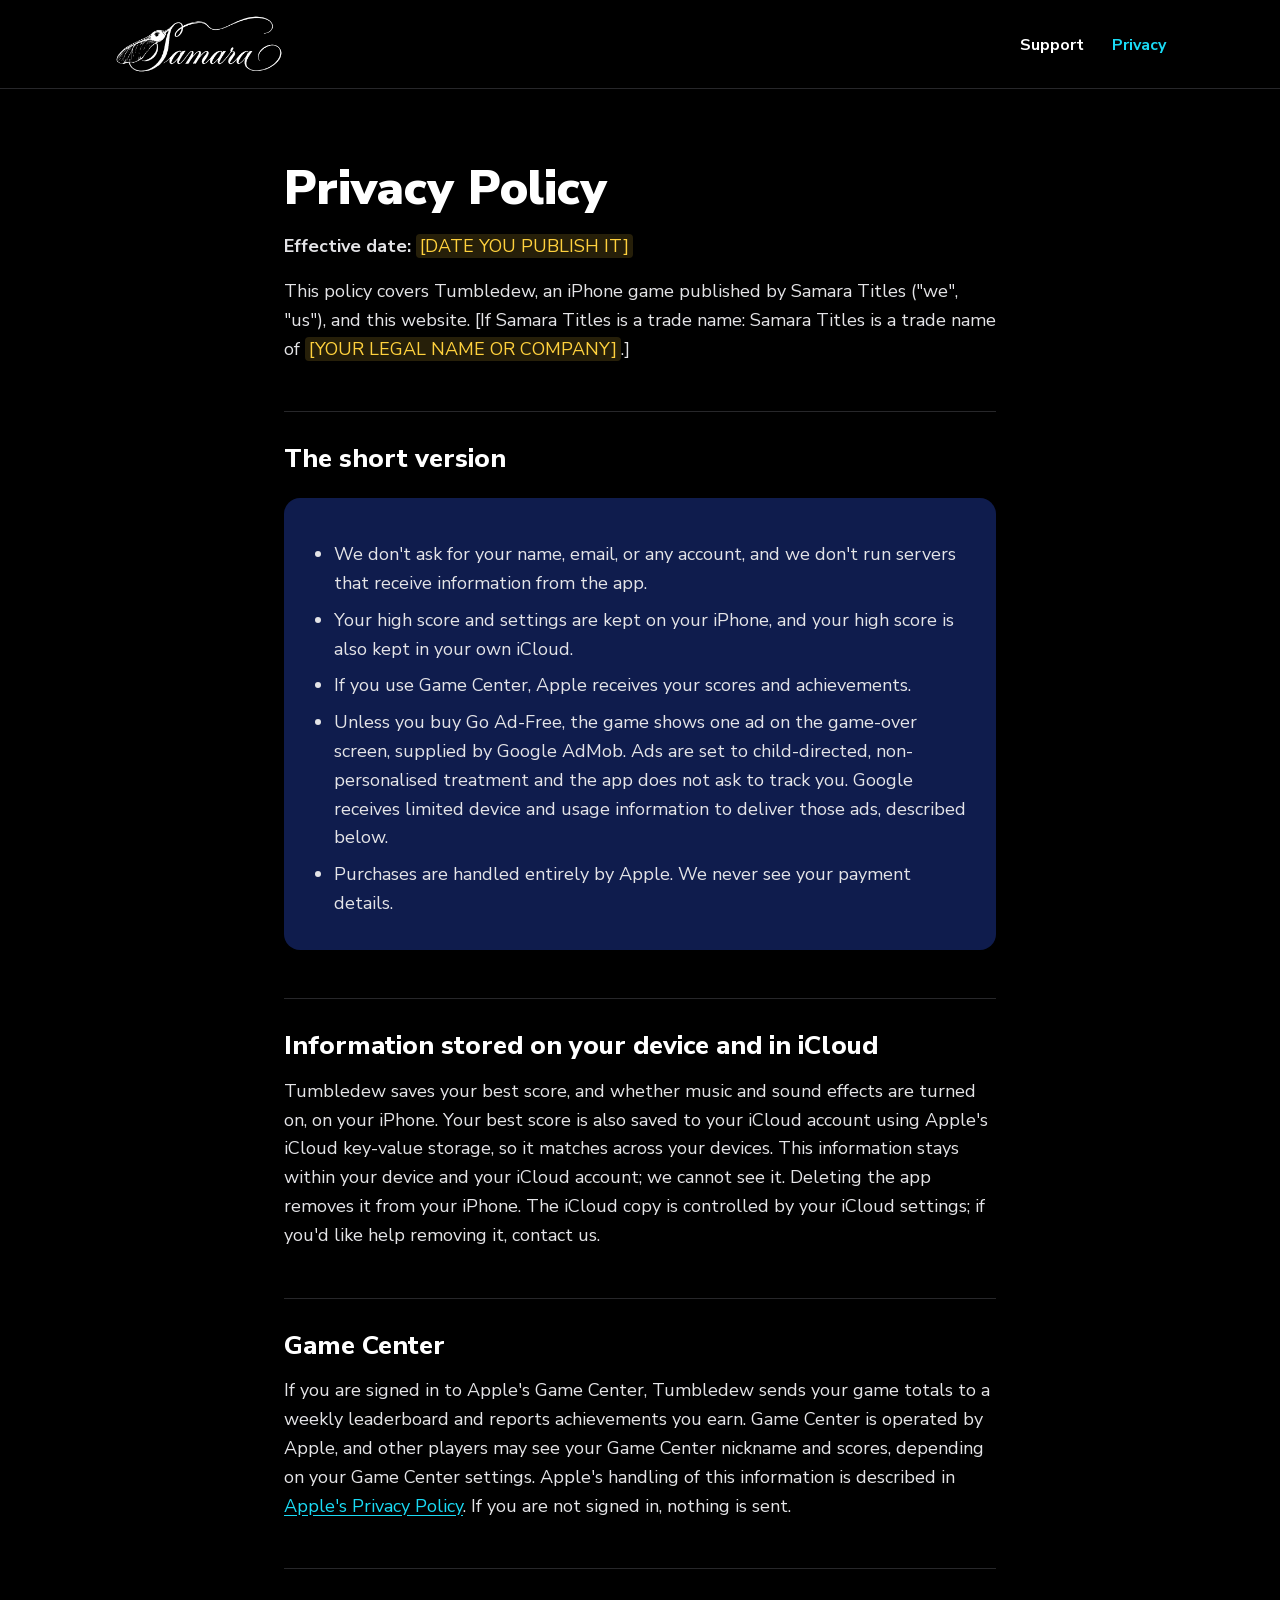
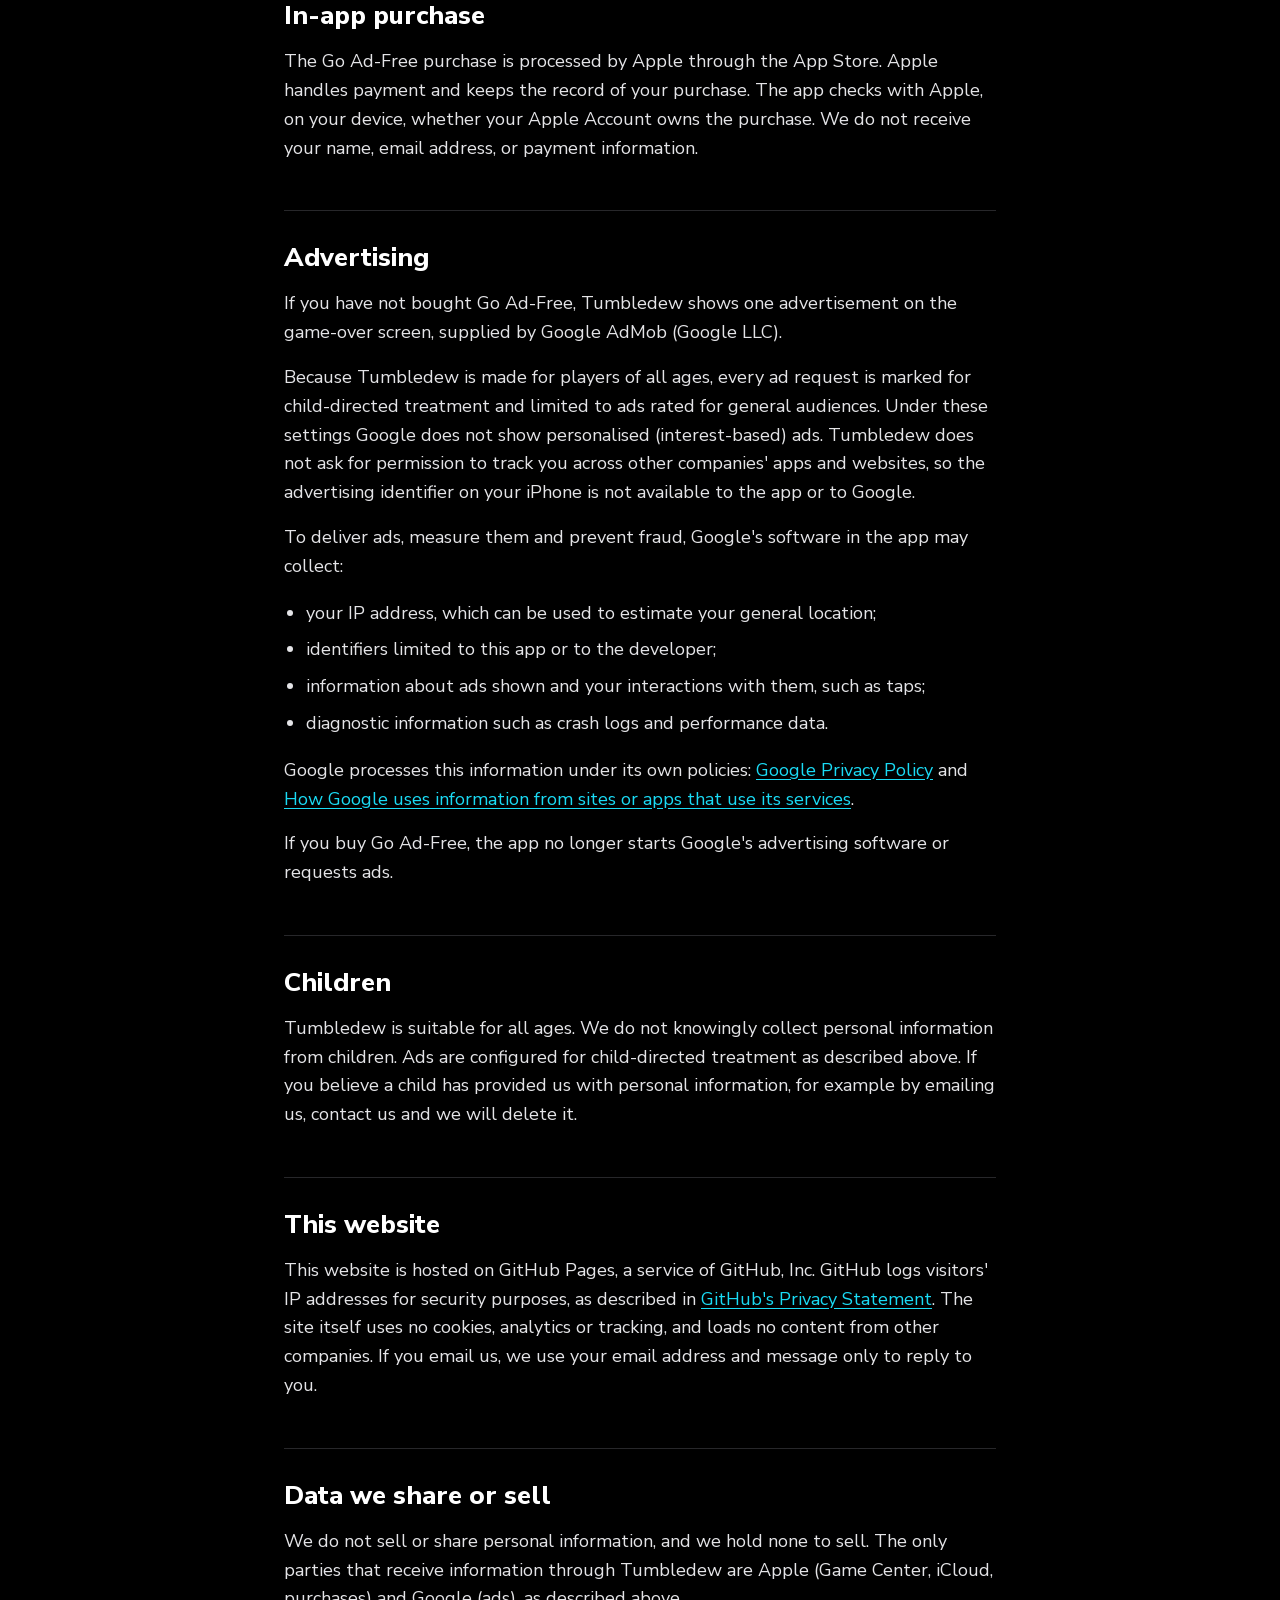
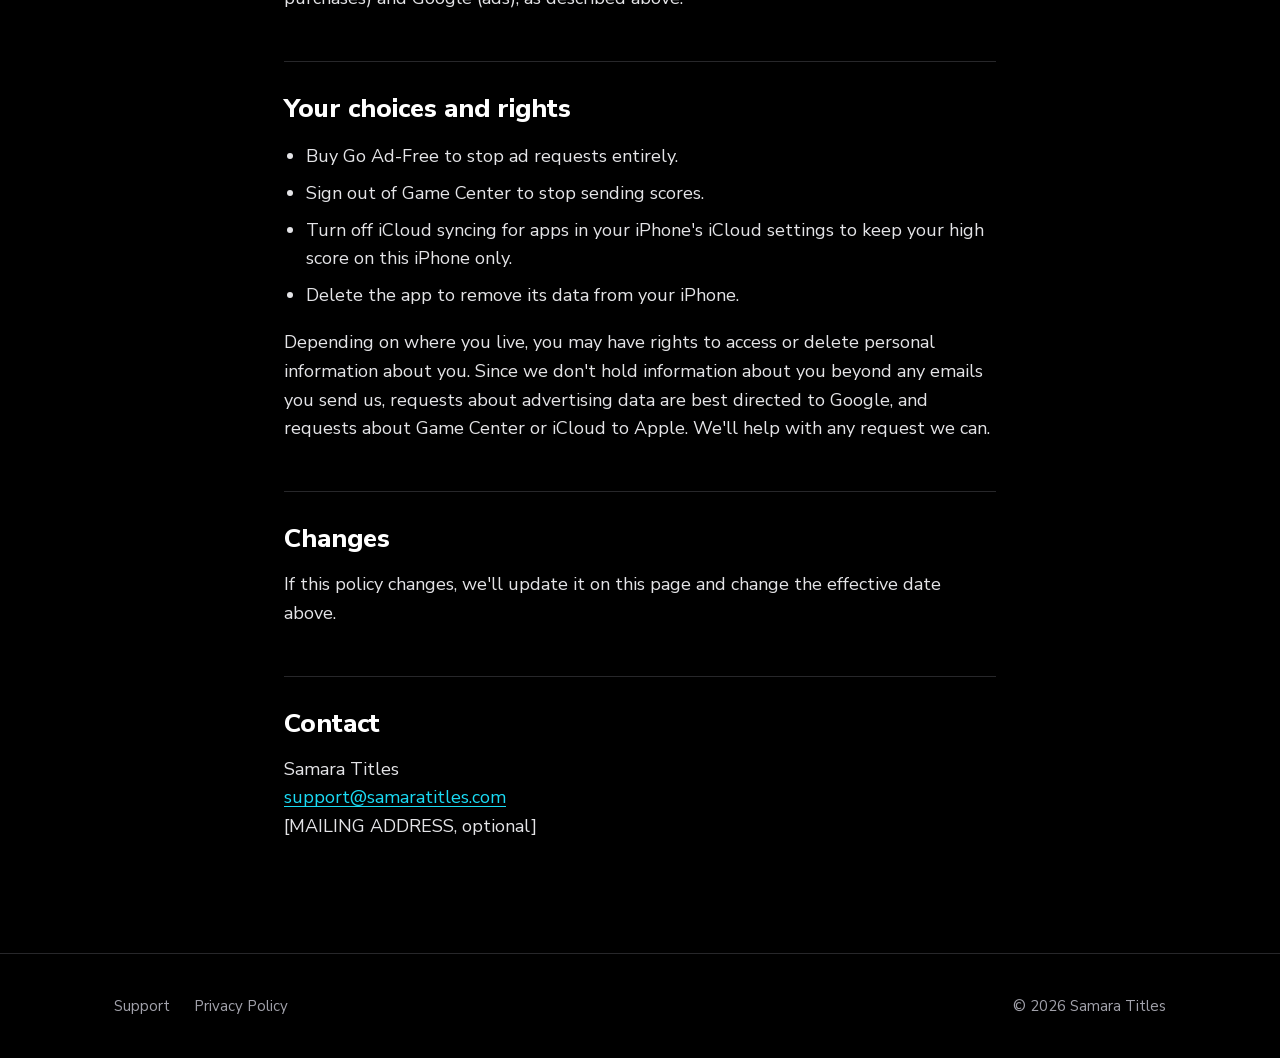
==== docs/privacy.html @ 7624661a "Add the Samara Titles website Home page for Tumbledew plus the Support and Privacy Policy pages the " ====
<!doctype html>
<html lang="en"><head><meta charset="utf-8">
<meta name="viewport" content="width=device-width, initial-scale=1">
<title>Privacy Policy · Samara Titles</title>
<meta name="description" content="How Samara Titles and the Tumbledew app handle your information.">
<link rel="icon" href="assets/favicon.png">
<link rel="apple-touch-icon" href="assets/tumbledew-icon.png">
<link rel="preload" href="assets/fonts/nunito-sans-latin.woff2" as="font" type="font/woff2" crossorigin>
<link rel="stylesheet" href="site.css">
</head><body>
<header class="site-header"><div class="wrap">
  <a class="logo" href="index.html"><img src="assets/samara-logo-white.png" alt="Samara Titles"></a>
  <nav><a href="support.html">Support</a><a href="privacy.html" aria-current="page">Privacy</a></nav>
</div></header>
<main class="doc"><div class="wrap"><h1>Privacy Policy</h1>
<p><strong>Effective date:</strong> <span class="ph">[DATE YOU PUBLISH IT]</span></p>
<p>This policy covers Tumbledew, an iPhone game published by Samara Titles ("we", "us"), and this website. [If Samara Titles is a trade name: Samara Titles is a trade name of <span class="ph">[YOUR LEGAL NAME OR COMPANY]</span>.]</p>
<h2>The short version</h2>
<div class="callout"><ul>
<li>We don't ask for your name, email, or any account, and we don't run servers that receive information from the app.</li>
<li>Your high score and settings are kept on your iPhone, and your high score is also kept in your own iCloud.</li>
<li>If you use Game Center, Apple receives your scores and achievements.</li>
<li>Unless you buy Go Ad-Free, the game shows one ad on the game-over screen, supplied by Google AdMob. Ads are set to child-directed, non-personalised treatment and the app does not ask to track you. Google receives limited device and usage information to deliver those ads, described below.</li>
<li>Purchases are handled entirely by Apple. We never see your payment details.</li>
</ul></div>
<h2>Information stored on your device and in iCloud</h2>
<p>Tumbledew saves your best score, and whether music and sound effects are turned on, on your iPhone. Your best score is also saved to your iCloud account using Apple's iCloud key-value storage, so it matches across your devices. This information stays within your device and your iCloud account; we cannot see it. Deleting the app removes it from your iPhone. The iCloud copy is controlled by your iCloud settings; if you'd like help removing it, contact us.</p>
<h2>Game Center</h2>
<p>If you are signed in to Apple's Game Center, Tumbledew sends your game totals to a weekly leaderboard and reports achievements you earn. Game Center is operated by Apple, and other players may see your Game Center nickname and scores, depending on your Game Center settings. Apple's handling of this information is described in <a href="https://www.apple.com/legal/privacy/">Apple's Privacy Policy</a>. If you are not signed in, nothing is sent.</p>
<h2>In-app purchase</h2>
<p>The Go Ad-Free purchase is processed by Apple through the App Store. Apple handles payment and keeps the record of your purchase. The app checks with Apple, on your device, whether your Apple Account owns the purchase. We do not receive your name, email address, or payment information.</p>
<h2>Advertising</h2>
<p>If you have not bought Go Ad-Free, Tumbledew shows one advertisement on the game-over screen, supplied by Google AdMob (Google LLC).</p>
<p>Because Tumbledew is made for players of all ages, every ad request is marked for child-directed treatment and limited to ads rated for general audiences. Under these settings Google does not show personalised (interest-based) ads. Tumbledew does not ask for permission to track you across other companies' apps and websites, so the advertising identifier on your iPhone is not available to the app or to Google.</p>
<p>To deliver ads, measure them and prevent fraud, Google's software in the app may collect:</p>
<ul>
<li>your IP address, which can be used to estimate your general location;</li>
<li>identifiers limited to this app or to the developer;</li>
<li>information about ads shown and your interactions with them, such as taps;</li>
<li>diagnostic information such as crash logs and performance data.</li>
</ul>
<p>Google processes this information under its own policies: <a href="https://policies.google.com/privacy">Google Privacy Policy</a> and <a href="https://policies.google.com/technologies/partner-sites">How Google uses information from sites or apps that use its services</a>.</p>
<p>If you buy Go Ad-Free, the app no longer starts Google's advertising software or requests ads.</p>
<h2>Children</h2>
<p>Tumbledew is suitable for all ages. We do not knowingly collect personal information from children. Ads are configured for child-directed treatment as described above. If you believe a child has provided us with personal information, for example by emailing us, contact us and we will delete it.</p>
<h2>This website</h2>
<p>This website is hosted on GitHub Pages, a service of GitHub, Inc. GitHub logs visitors' IP addresses for security purposes, as described in <a href="https://docs.github.com/en/site-policy/privacy-policies/github-general-privacy-statement">GitHub's Privacy Statement</a>. The site itself uses no cookies, analytics or tracking, and loads no content from other companies. If you email us, we use your email address and message only to reply to you.</p>
<h2>Data we share or sell</h2>
<p>We do not sell or share personal information, and we hold none to sell. The only parties that receive information through Tumbledew are Apple (Game Center, iCloud, purchases) and Google (ads), as described above.</p>
<h2>Your choices and rights</h2>
<ul>
<li>Buy Go Ad-Free to stop ad requests entirely.</li>
<li>Sign out of Game Center to stop sending scores.</li>
<li>Turn off iCloud syncing for apps in your iPhone's iCloud settings to keep your high score on this iPhone only.</li>
<li>Delete the app to remove its data from your iPhone.</li>
</ul>
<p>Depending on where you live, you may have rights to access or delete personal information about you. Since we don't hold information about you beyond any emails you send us, requests about advertising data are best directed to Google, and requests about Game Center or iCloud to Apple. We'll help with any request we can.</p>
<h2>Changes</h2>
<p>If this policy changes, we'll update it on this page and change the effective date above.</p>
<h2>Contact</h2>
<p>Samara Titles<br>
<a href="mailto:support@samaratitles.com">support@samaratitles.com</a><br>
[MAILING ADDRESS, optional]</p></div></main>
<footer class="site-footer"><div class="wrap">
  <div><a href="support.html">Support</a><a href="privacy.html">Privacy Policy</a></div>
  <div>&copy; 2026 Samara Titles</div>
</div></footer>
</body></html>
---- docs/site.css ----
@font-face {
  font-family: "Nunito Sans";
  src: url("assets/fonts/nunito-sans-latin.woff2") format("woff2");
  font-weight: 200 1000;
  font-style: normal;
  font-display: swap;
}
:root {
  --black: #000000;
  --white: #FFFFFF;
  --mist: #A1A1AA;
  --graphite: #27272A;
  --sky: #0F1C4D;
  --cyan: #1ADBF5;
  --ink: #0A1A3D;
  --pink: #FF80B3;
  --gold: #FFD13D;
  --red: #FF453B;
  --grass: #3DA83D;
  --grass-dark: #28842F;
  --font: "Nunito Sans", "Avenir Next", system-ui, sans-serif;
}
* { box-sizing: border-box; }
html, body { margin: 0; background: var(--black); color: var(--white); }
body { font-family: var(--font); font-size: 18px; line-height: 1.6; -webkit-font-smoothing: antialiased; }
img { max-width: 100%; display: block; }
a { color: var(--cyan); text-underline-offset: 3px; }
.wrap { max-width: 1100px; margin: 0 auto; padding: 0 24px; }

/* Header */
.site-header { background: var(--black); border-bottom: 1px solid var(--graphite); }
.site-header .wrap { display: flex; align-items: center; justify-content: space-between; height: 88px; }
.site-header .logo img { width: 170px; }
.site-header nav a { color: var(--white); text-decoration: none; font-weight: 700; margin-left: 28px; font-size: 16px; }
.site-header nav a:hover, .site-header nav a[aria-current] { color: var(--cyan); }

/* Sections */
section { padding: 96px 0; }
.sky { background: var(--sky); }
h1, h2, h3 { line-height: 1.15; margin: 0 0 16px; }
h1 { font-weight: 900; font-size: 64px; letter-spacing: 0.02em; text-transform: uppercase; }
h2 { font-weight: 800; font-size: 36px; }
h3 { font-weight: 700; font-size: 22px; }
p { margin: 0 0 16px; }
.muted { color: var(--mist); }
.label { color: var(--pink); font-weight: 900; text-transform: uppercase; letter-spacing: 0.06em; font-size: 14px; }

/* Hero */
.hero { position: relative; padding-bottom: 140px; overflow: hidden; }
.hero .wrap { display: grid; grid-template-columns: 5fr 6fr; gap: 56px; align-items: center; }
.app-icon { width: 112px; border-radius: 25px; margin-bottom: 24px; box-shadow: 0 6px 24px rgba(2,4,14,.5); }
.tagline { font-size: 24px; font-weight: 800; color: var(--cyan); margin-bottom: 16px; }
.button { display: inline-block; background: var(--cyan); color: var(--ink); font-weight: 800; font-size: 17px; text-decoration: none; padding: 16px 32px; border-radius: 999px; margin: 8px 0 14px; }
.button:hover { background: #5BE6F8; }
.button.outline { background: transparent; color: var(--white); border: 2px solid var(--white); }
.fine { font-size: 15px; color: var(--mist); }
.shot { border-radius: 16px; border: 1px solid rgba(255,255,255,.12); box-shadow: 0 10px 40px rgba(0,0,0,.45); }
.grass { position: absolute; left: 0; right: 0; bottom: 0; height: 64px;
  background:
    url("data:image/svg+xml;utf8,<svg xmlns='http://www.w3.org/2000/svg' width='120' height='64' viewBox='0 0 120 64'><path fill='%2328842F' d='M0 64 L6 14 L12 64 Z M16 64 L24 6 L30 64 Z M36 64 L42 20 L48 64 Z M54 64 L63 2 L68 64 Z M74 64 L80 16 L86 64 Z M92 64 L101 8 L106 64 Z M110 64 L116 22 L120 64 Z'/><path fill='%233DA83D' d='M6 64 L13 24 L18 64 Z M26 64 L33 12 L38 64 Z M44 64 L52 28 L56 64 Z M64 64 L71 10 L76 64 Z M84 64 L91 26 L96 64 Z M100 64 L109 14 L114 64 Z'/></svg>") repeat-x bottom / 120px 64px; }

/* Columns */
.cols { display: grid; grid-template-columns: repeat(3, 1fr); gap: 32px; margin-top: 40px; }
.cols .shot { margin-bottom: 20px; }
.features { display: grid; grid-template-columns: 1fr 1fr; gap: 8px 48px; list-style: none; padding: 0; margin: 32px 0 0; }
.features li { padding: 18px 0; border-top: 1px solid var(--graphite); }
.features strong { color: var(--white); display: block; font-size: 19px; }
.features span { color: var(--mist); }

.studio { text-align: center; border-top: 1px solid var(--graphite); }
.studio img { width: 300px; margin: 0 auto 24px; }
.studio p { max-width: 620px; margin: 0 auto; color: var(--mist); }

/* Long-form pages */
.doc { padding: 72px 0 96px; }
.doc .wrap { max-width: 760px; }
.doc h1 { font-size: 48px; text-transform: none; letter-spacing: 0; font-weight: 900; }
.doc h2 { font-size: 26px; margin-top: 48px; padding-top: 32px; border-top: 1px solid var(--graphite); }
.doc h3 { font-size: 19px; margin: 28px 0 6px; }
.doc p, .doc li { color: #E4E4E7; }
.doc ul { padding-left: 22px; }
.doc li { margin-bottom: 8px; }
.callout { background: var(--sky); border-radius: 16px; padding: 24px 28px; margin: 24px 0 8px; }
.callout p:last-child, .callout ul:last-child { margin-bottom: 0; }
.ph { background: rgba(255,209,61,.15); color: var(--gold); padding: 0 4px; border-radius: 4px; }

/* Footer */
.site-footer { border-top: 1px solid var(--graphite); padding: 40px 0; font-size: 15px; color: var(--mist); }
.site-footer .wrap { display: flex; justify-content: space-between; flex-wrap: wrap; gap: 12px; }
.site-footer a { color: var(--mist); text-decoration: none; margin-right: 24px; }
.site-footer a:hover { color: var(--white); }

@media (max-width: 800px) {
  body { font-size: 17px; }
  section { padding: 64px 0; }
  h1 { font-size: 40px; }
  h2 { font-size: 28px; }
  .doc h1 { font-size: 36px; }
  .hero .wrap, .cols, .features { grid-template-columns: 1fr; }
  .site-header .wrap { height: 72px; }
  .site-header .logo img { width: 130px; }
  .site-header nav a { margin-left: 18px; font-size: 15px; }
}
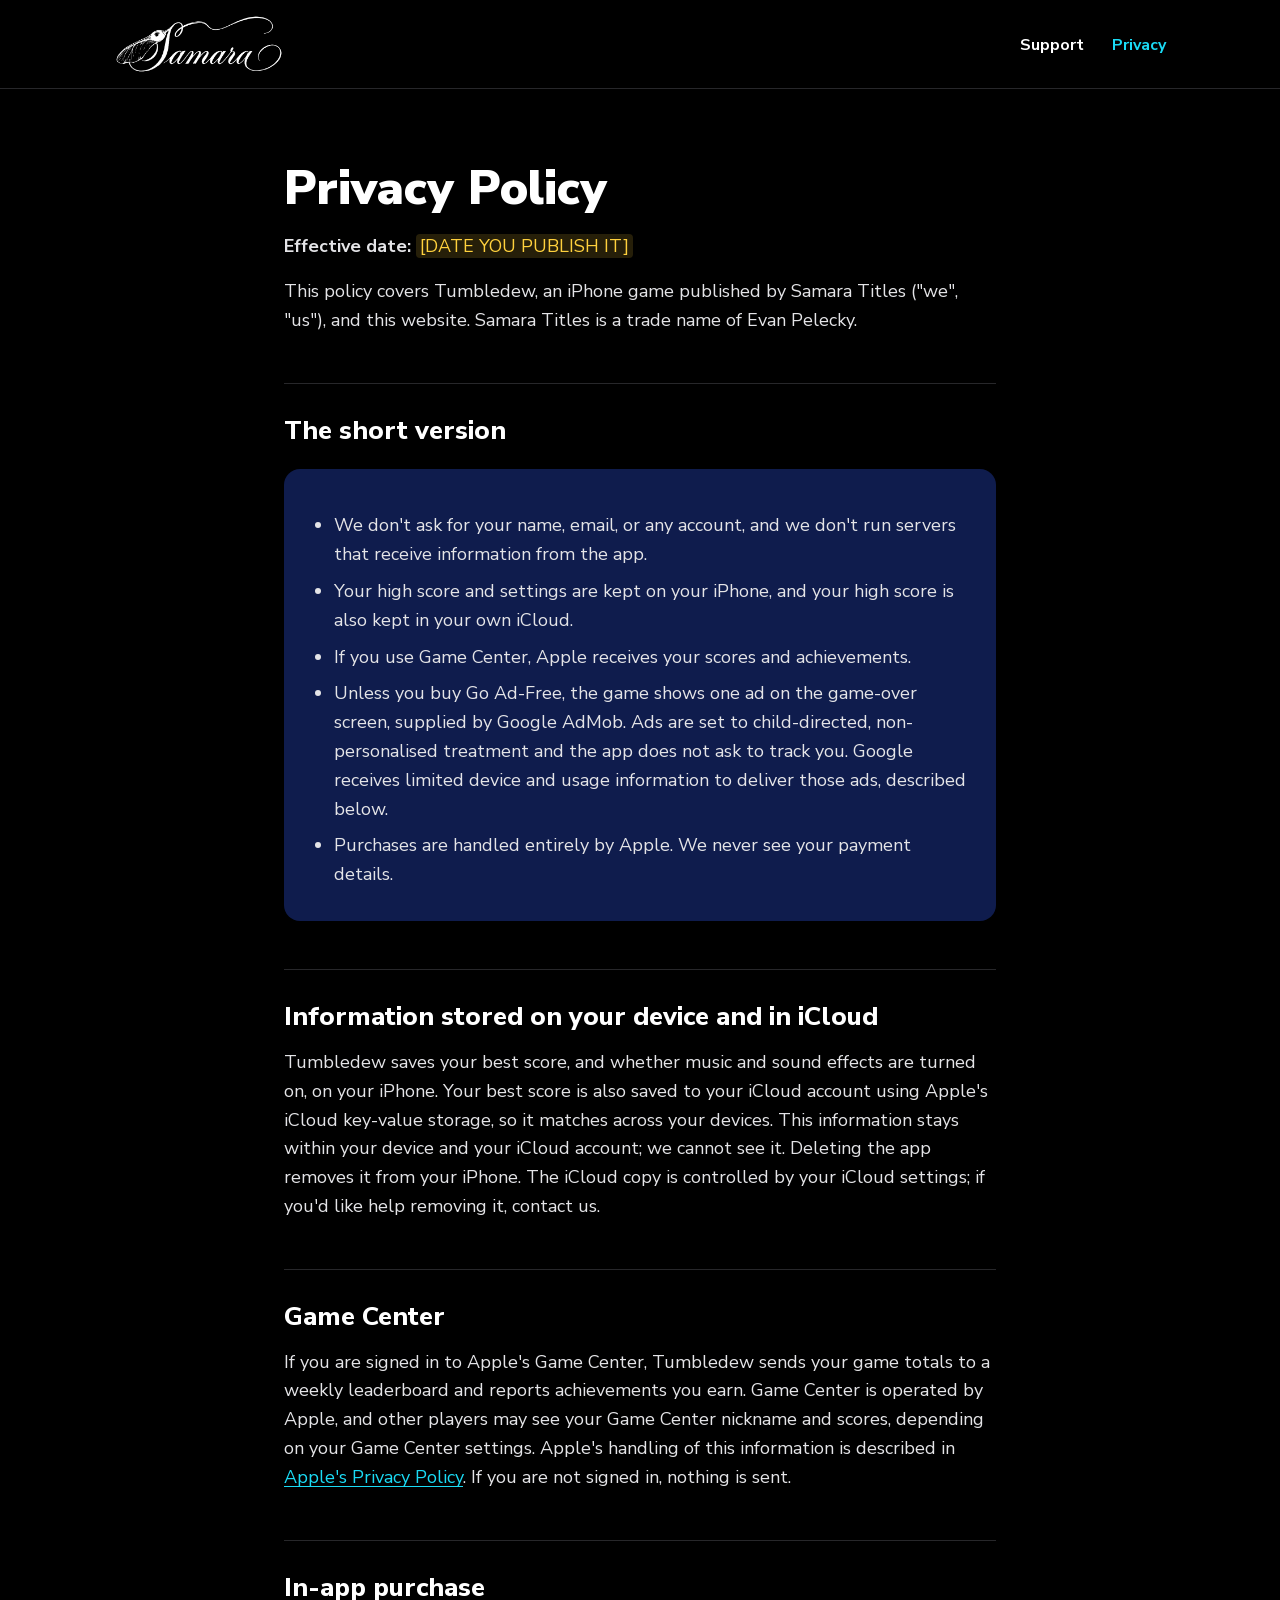
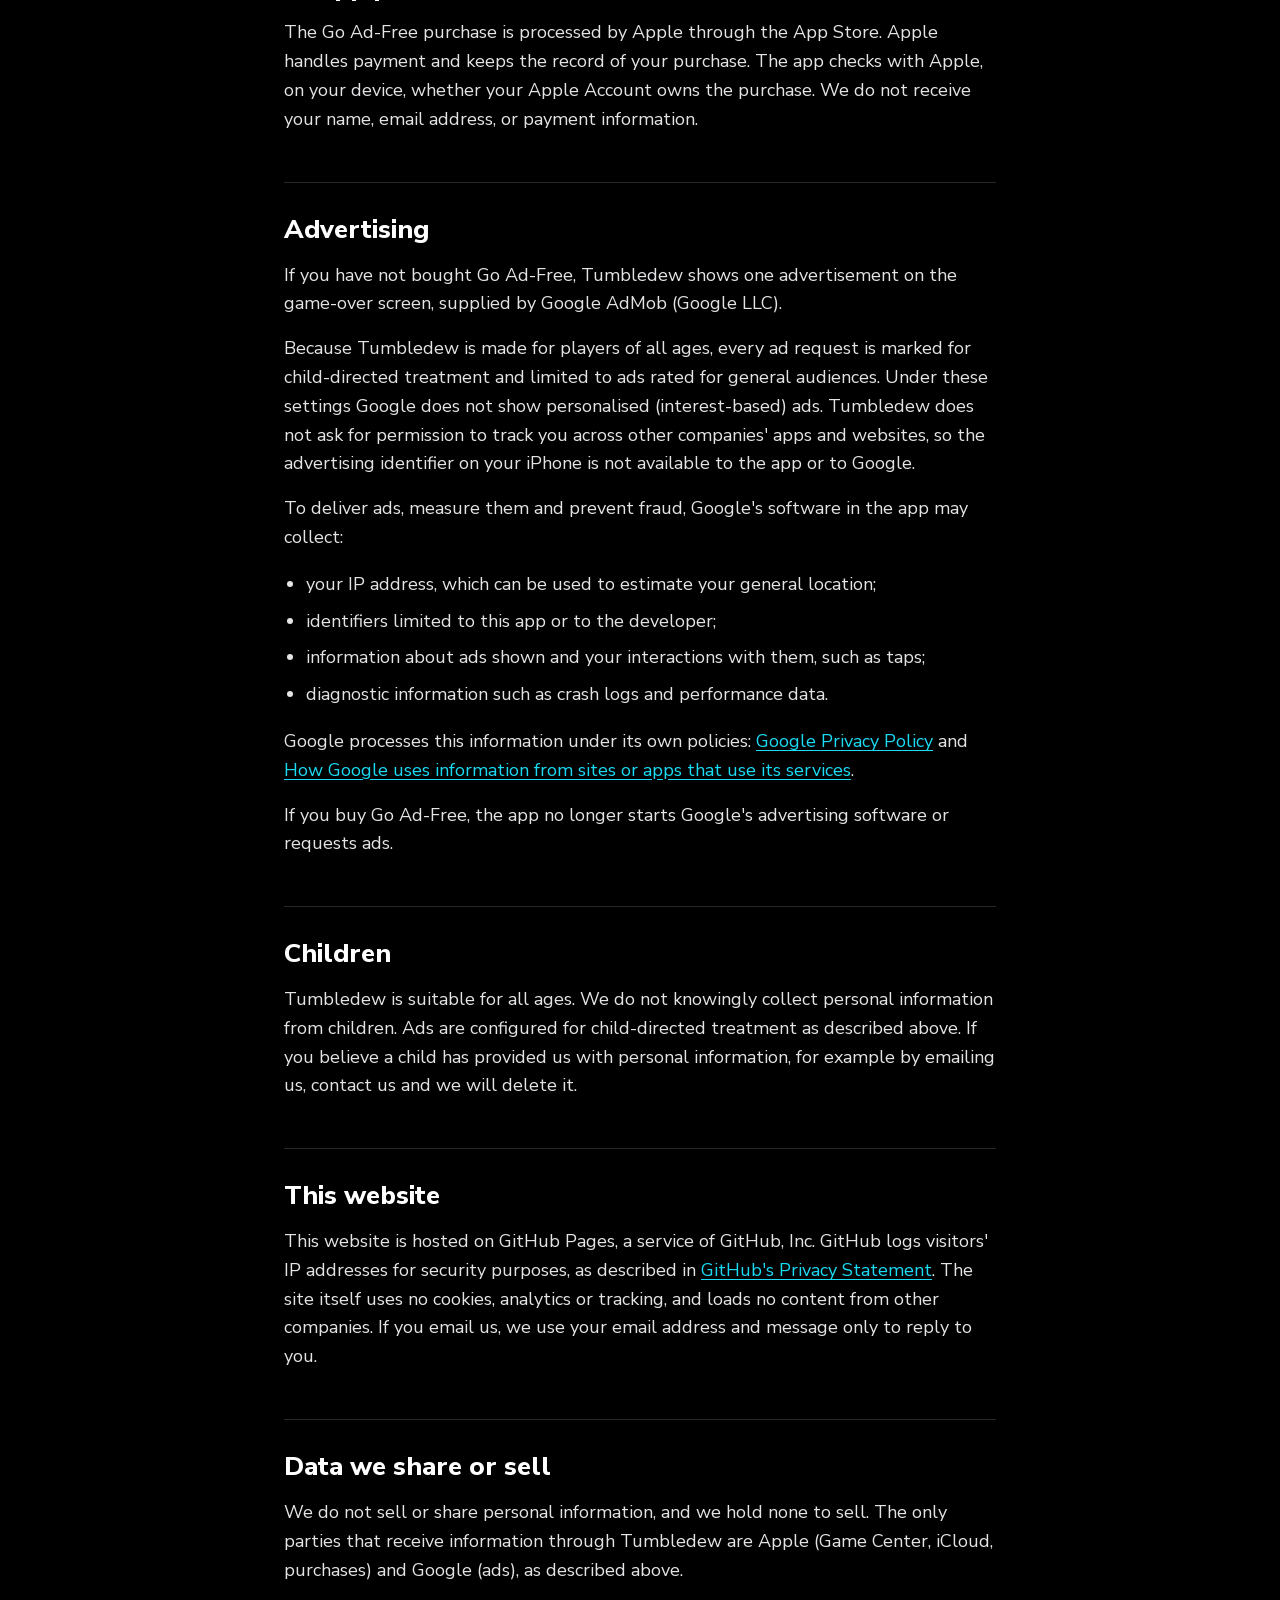
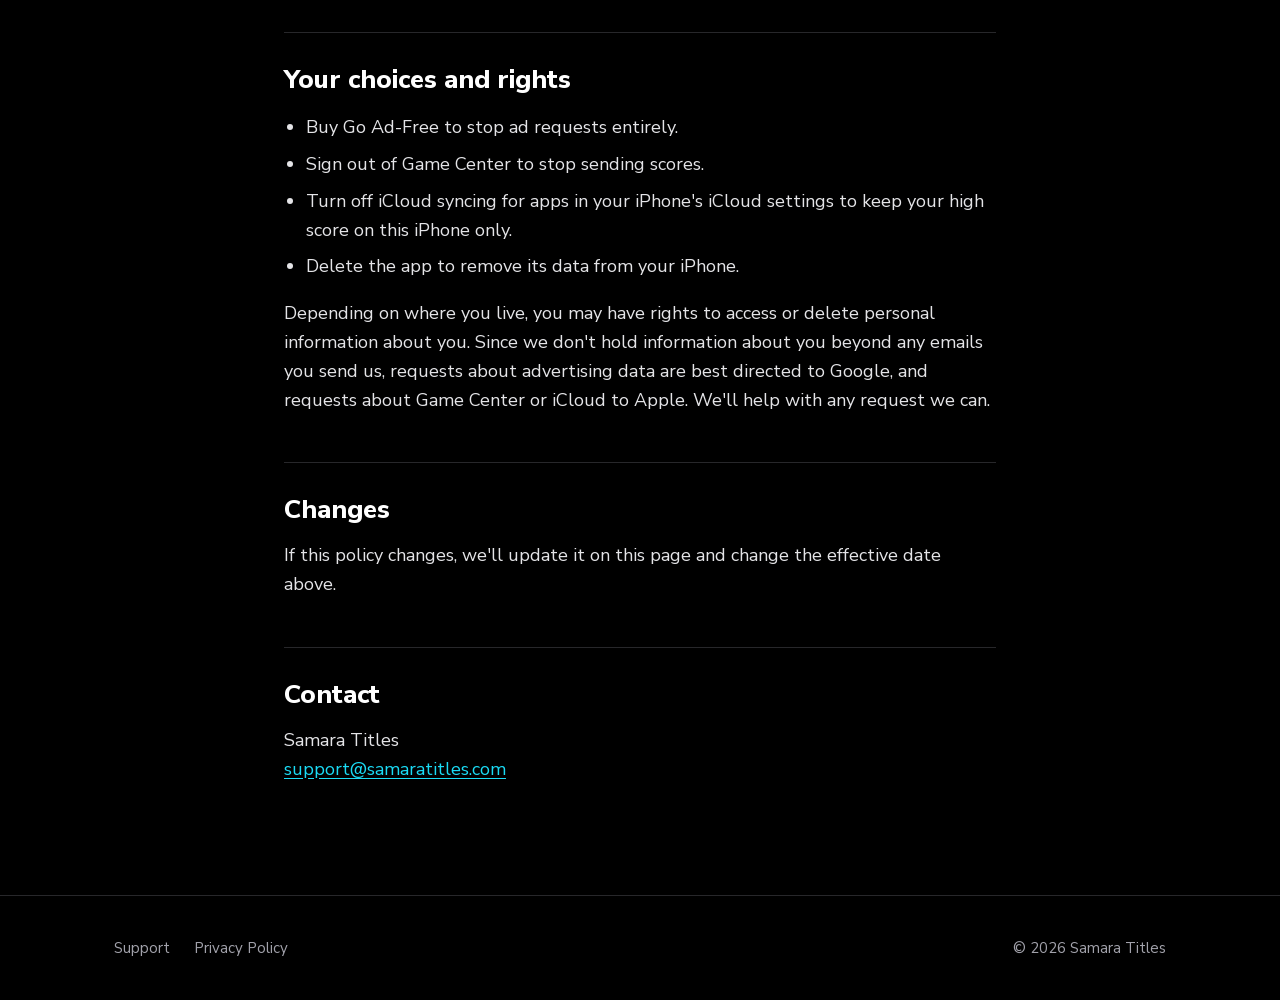
==== commit 7210e9fe: "Privacy policy: name Evan Pelecky as owner of the Samara Titles trade name Also drop the optional ma" ====
--- a/docs/privacy.html
+++ b/docs/privacy.html
@@ -14,7 +14,7 @@
 </div></header>
 <main class="doc"><div class="wrap"><h1>Privacy Policy</h1>
 <p><strong>Effective date:</strong> <span class="ph">[DATE YOU PUBLISH IT]</span></p>
-<p>This policy covers Tumbledew, an iPhone game published by Samara Titles ("we", "us"), and this website. [If Samara Titles is a trade name: Samara Titles is a trade name of <span class="ph">[YOUR LEGAL NAME OR COMPANY]</span>.]</p>
+<p>This policy covers Tumbledew, an iPhone game published by Samara Titles ("we", "us"), and this website. Samara Titles is a trade name of Evan Pelecky.</p>
 <h2>The short version</h2>
 <div class="callout"><ul>
 <li>We don't ask for your name, email, or any account, and we don't run servers that receive information from the app.</li>
@@ -59,8 +59,7 @@
 <p>If this policy changes, we'll update it on this page and change the effective date above.</p>
 <h2>Contact</h2>
 <p>Samara Titles<br>
-<a href="mailto:support@samaratitles.com">support@samaratitles.com</a><br>
-[MAILING ADDRESS, optional]</p></div></main>
+<a href="mailto:support@samaratitles.com">support@samaratitles.com</a></p></div></main>
 <footer class="site-footer"><div class="wrap">
   <div><a href="support.html">Support</a><a href="privacy.html">Privacy Policy</a></div>
   <div>&copy; 2026 Samara Titles</div>
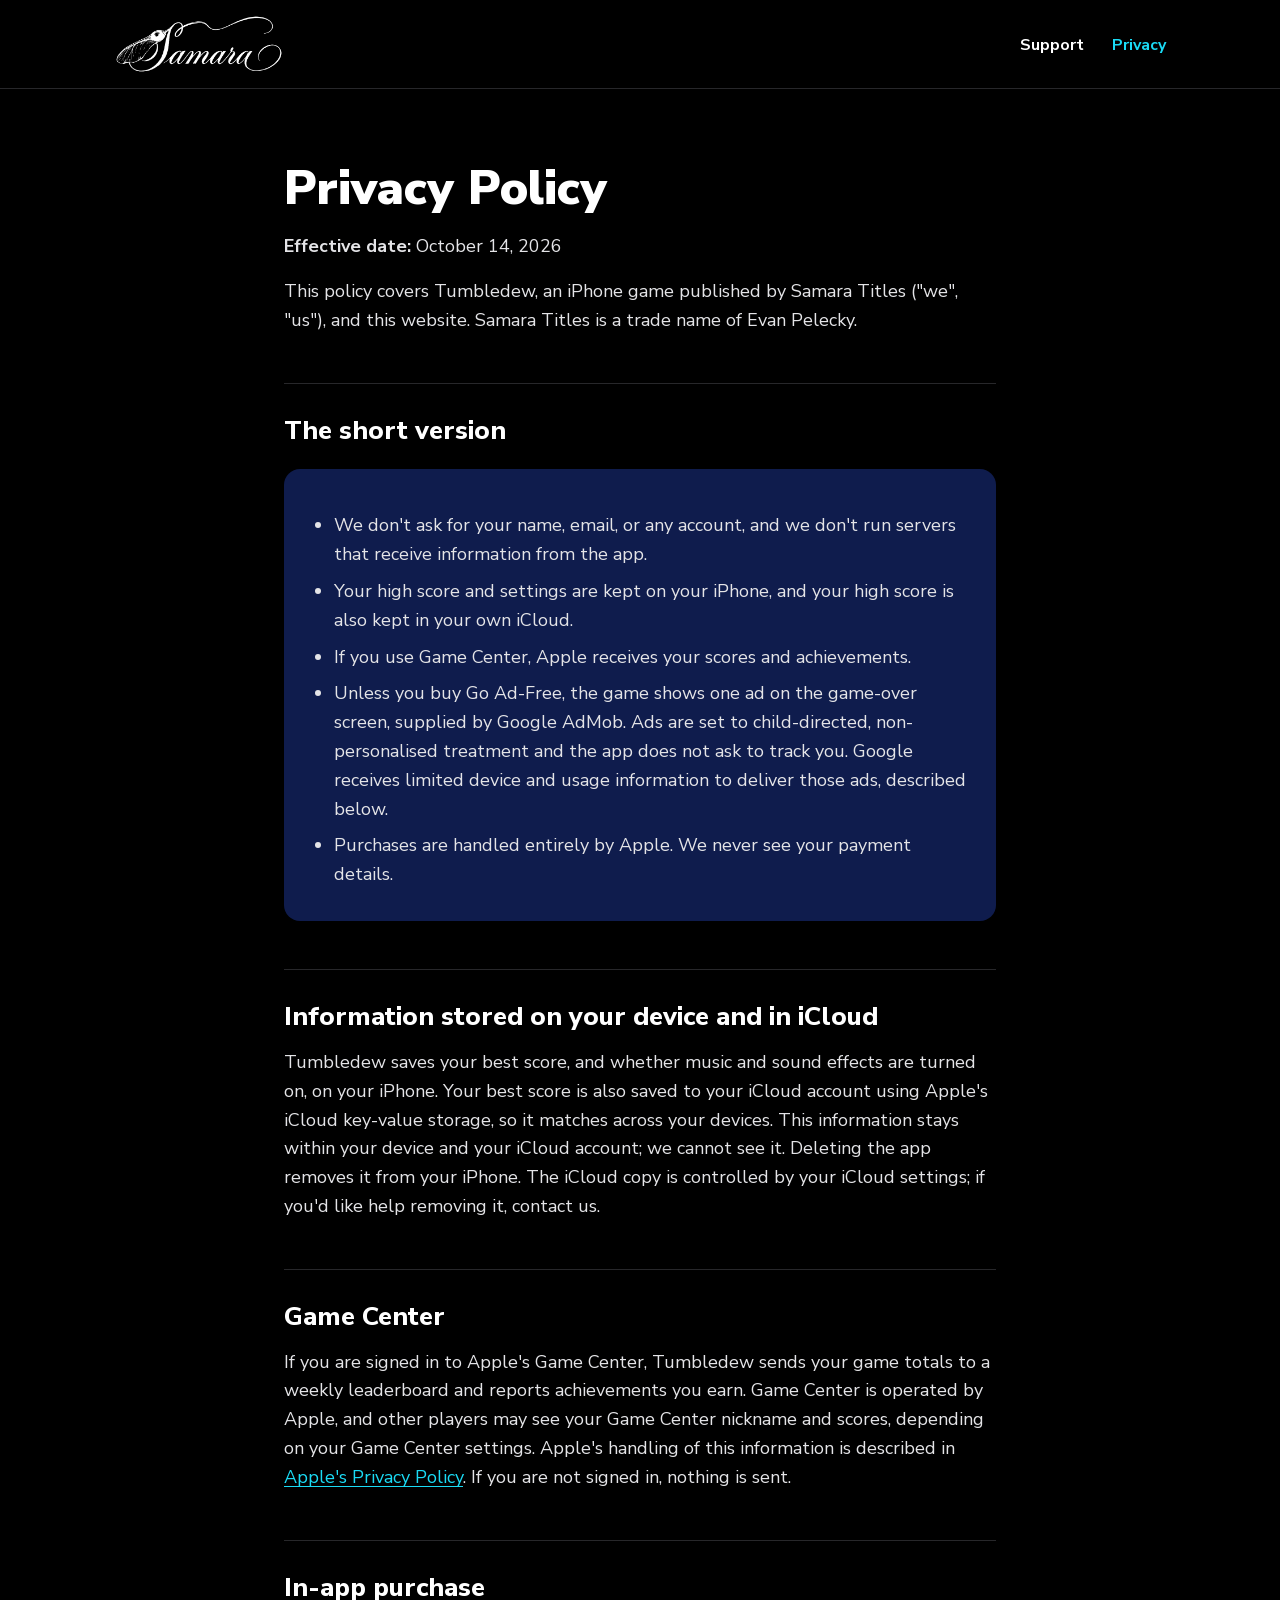
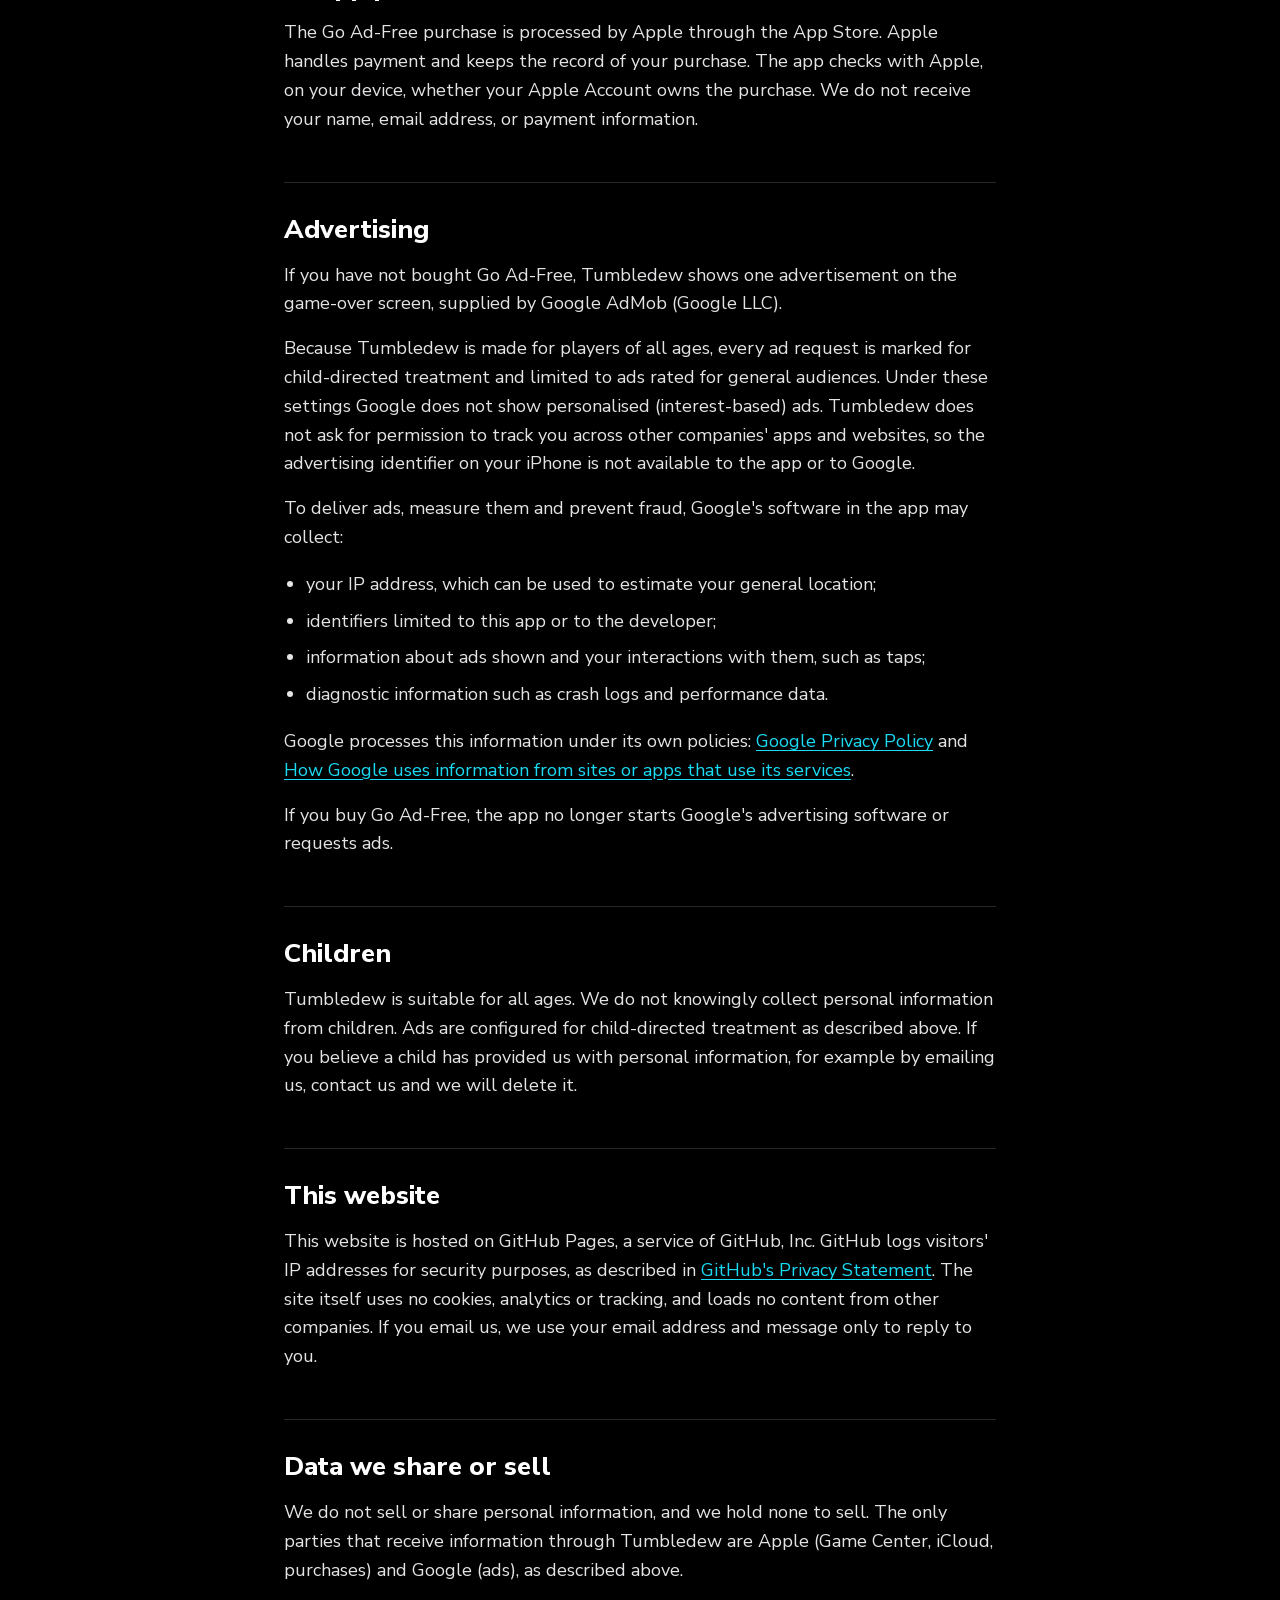
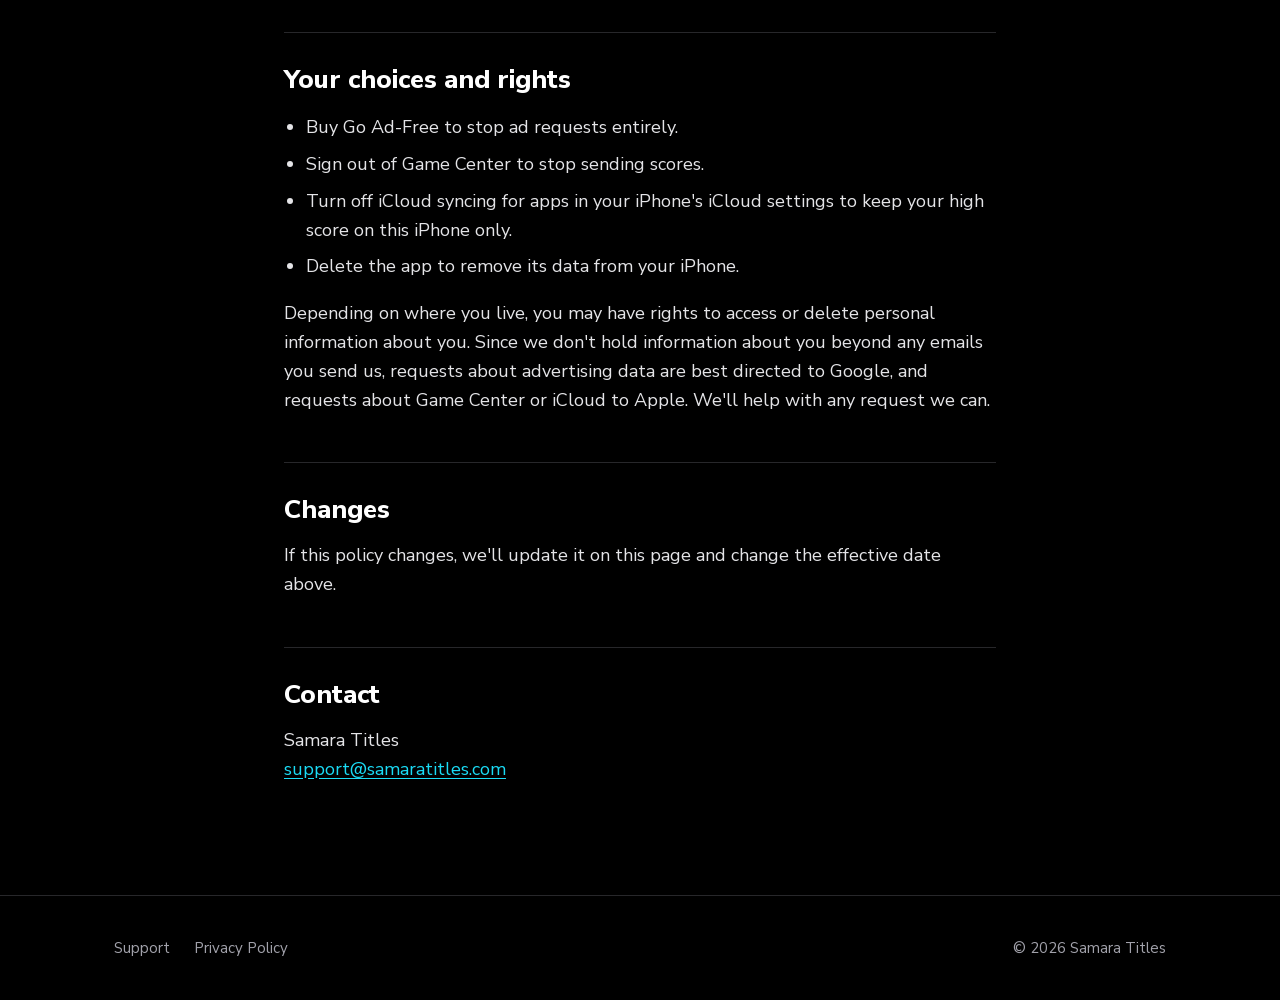
==== commit 74873773: "Set privacy policy effective date and support reply time Effective date October 14, 2026; support re" ====
--- a/docs/privacy.html
+++ b/docs/privacy.html
@@ -13,7 +13,7 @@
   <nav><a href="support.html">Support</a><a href="privacy.html" aria-current="page">Privacy</a></nav>
 </div></header>
 <main class="doc"><div class="wrap"><h1>Privacy Policy</h1>
-<p><strong>Effective date:</strong> <span class="ph">[DATE YOU PUBLISH IT]</span></p>
+<p><strong>Effective date:</strong> October 14, 2026</p>
 <p>This policy covers Tumbledew, an iPhone game published by Samara Titles ("we", "us"), and this website. Samara Titles is a trade name of Evan Pelecky.</p>
 <h2>The short version</h2>
 <div class="callout"><ul>
